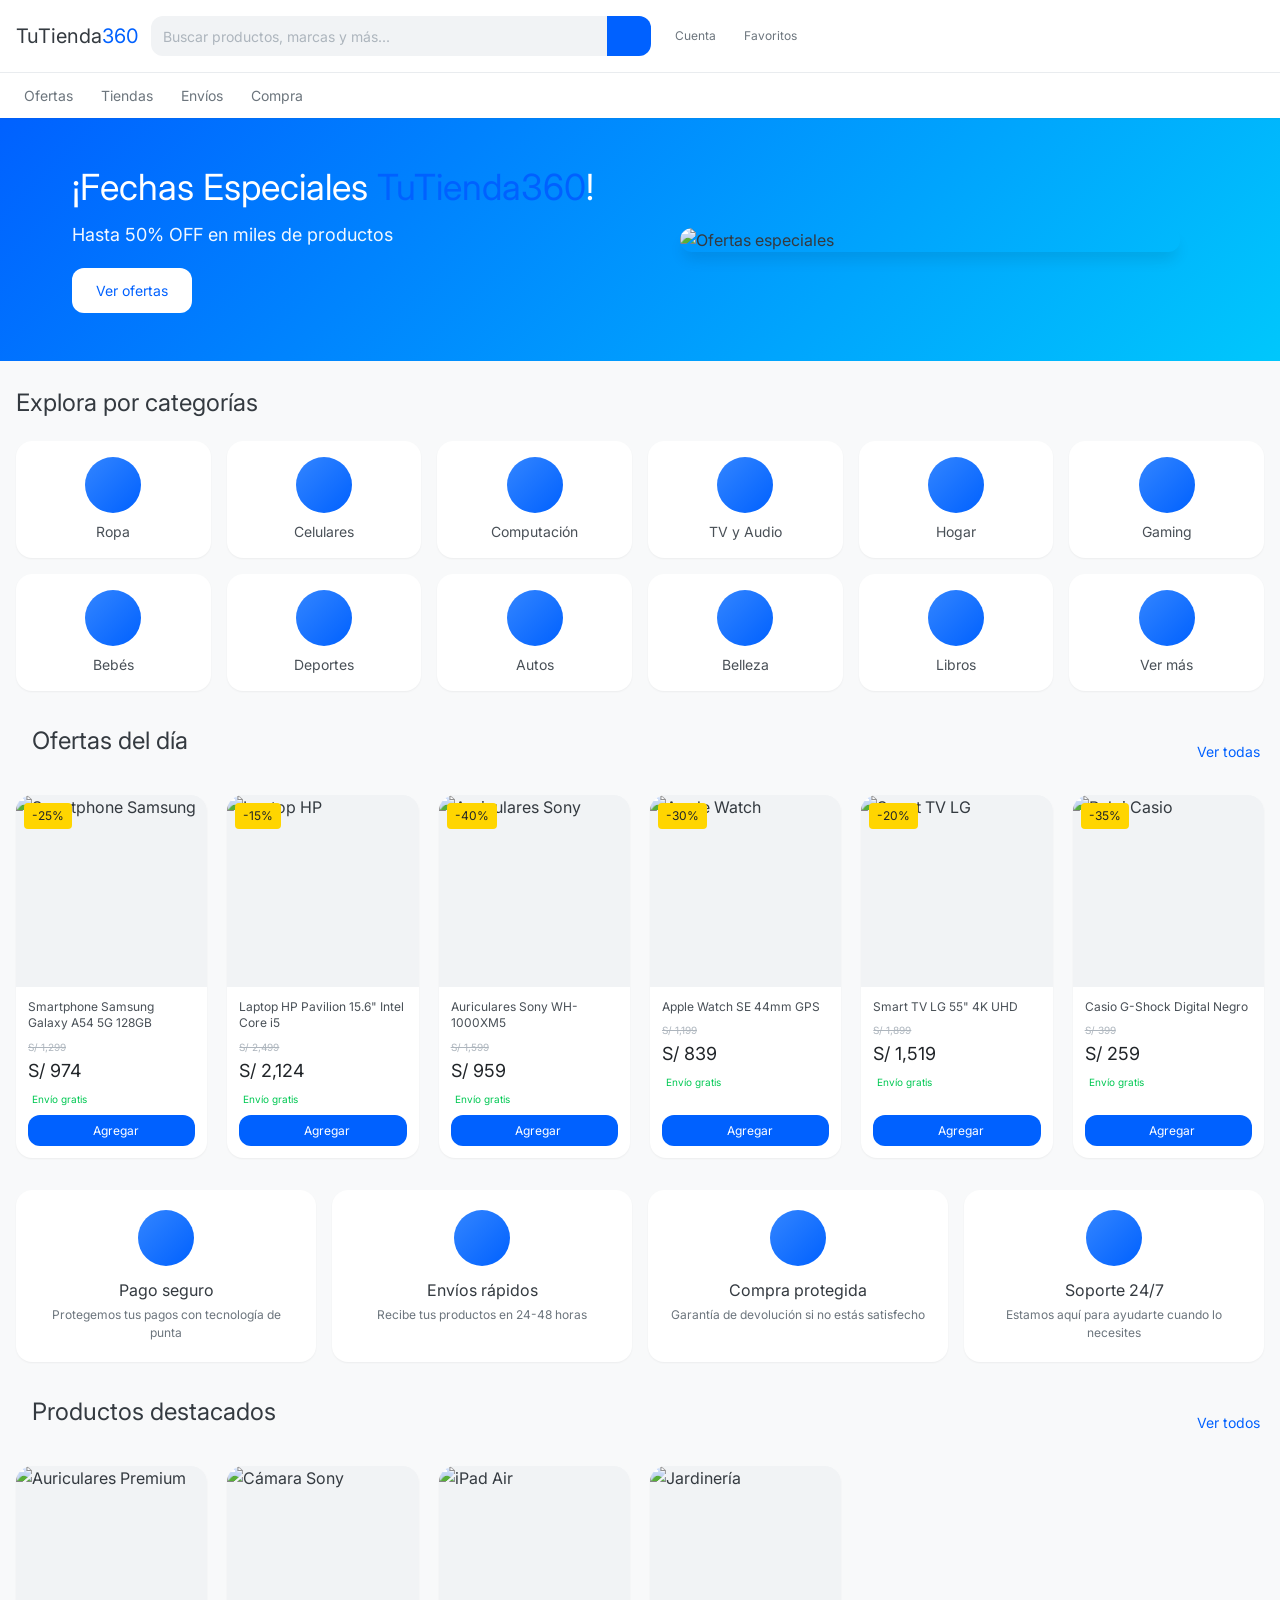
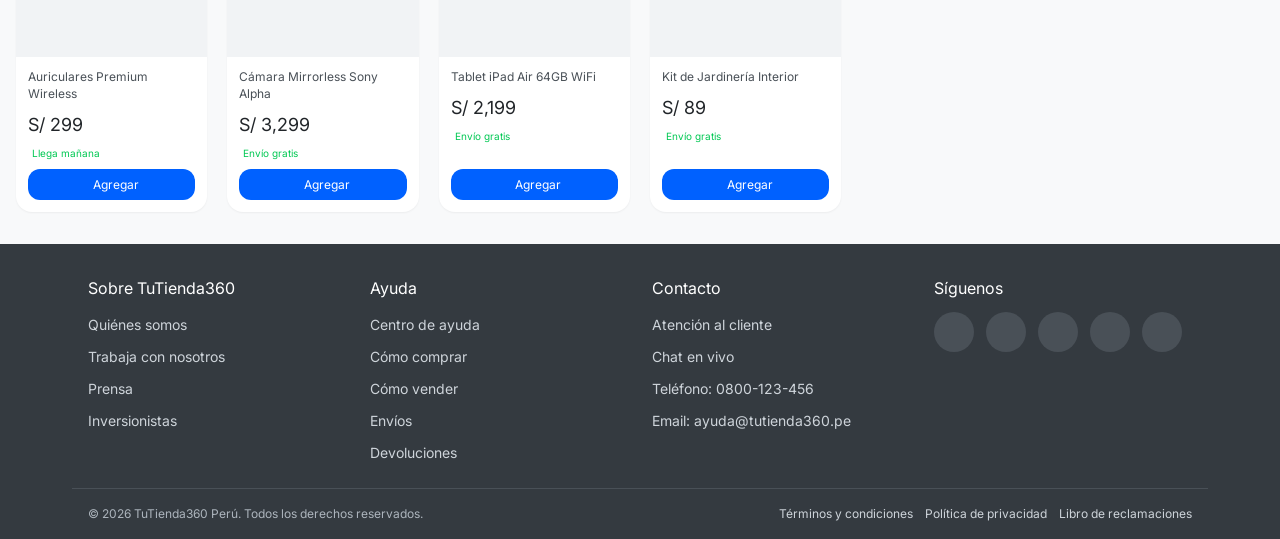
==== index.html @ 8bf35767 "Initial commit: TuTienda360 - Tienda online completa" ====
<!DOCTYPE html>
<html lang="es-PE">
<head>
    <meta charset="UTF-8">
    <meta name="viewport" content="width=device-width, initial-scale=1.0, maximum-scale=5.0">
    <title>TuTienda360 - Tu marketplace de confianza</title>
    <meta name="description" content="Encuentra miles de productos a los mejores precios. Envíos rápidos y seguros a todo el país.">
    <meta name="theme-color" content="#0061FF">
    
    <!-- Google Fonts -->
    <link rel="preconnect" href="https://fonts.googleapis.com">
    <link rel="preconnect" href="https://fonts.gstatic.com" crossorigin>
    <link href="https://fonts.googleapis.com/css2?family=Inter:wght@300;400;500;600;700&display=swap" rel="stylesheet">
    
    <!-- Iconos -->
    <script src="https://unpkg.com/@phosphor-icons/web"></script>
    
    <!-- Estilos -->
    <link rel="stylesheet" href="styles/main.css">
</head>
<body>
    <!-- Header -->
    <header class="header">
        <div class="header-top">
            <!-- Menú Hamburguesa -->
            <button class="mobile-menu-btn" aria-label="Abrir menú" onclick="toggleMobileMenu()">
                <span></span>
                <span></span>
                <span></span>
            </button>
            
            <!-- Logo -->
            <a href="index.html" class="logo">
                <span class="logo-text">TuTienda<span class="logo-highlight">360</span></span>
            </a>
            
            <!-- Buscador -->
            <div class="search-bar">
                <form class="search-form" id="searchForm">
                    <input type="text" class="search-input" placeholder="Buscar productos, marcas y más..." id="searchInput">
                    <button type="submit" class="search-button" aria-label="Buscar">
                        <i class="ph ph-magnifying-glass"></i>
                    </button>
                </form>
            </div>
            
            <!-- Navegación -->
            <nav class="main-nav">
                <a href="login.html" class="nav-link" id="navAccount" aria-label="Mi cuenta">
                    <i class="ph ph-user"></i>
                    <span>Cuenta</span>
                </a>
                <a href="#" class="nav-link" aria-label="Favoritos">
                    <i class="ph ph-heart"></i>
                    <span>Favoritos</span>
                </a>
                <a href="carrito.html" class="nav-link cart-link" aria-label="Carrito">
                    <i class="ph ph-shopping-cart"></i>
                    <span class="cart-count" id="cartCount">0</span>
                </a>
            </nav>
        </div>
        
        <!-- Navegación Secundaria -->
        <nav class="secondary-nav">
            <ul class="categories-list">
                <li><a href="categorias.html?cat=ofertas" class="category-link"><i class="ph ph-tag"></i> Ofertas</a></li>
                <li><a href="categorias.html?cat=tiendas" class="category-link"><i class="ph ph-storefront"></i> Tiendas</a></li>
                <li><a href="categorias.html?cat=envios" class="category-link"><i class="ph ph-package"></i> Envíos</a></li>
                <li><a href="categorias.html?cat=protegida" class="category-link"><i class="ph ph-shield-check"></i> Compra</a></li>
            </ul>
        </nav>
    </header>

    <!-- Menú Mobile Overlay -->
    <div class="mobile-menu-overlay" id="mobileMenu" onclick="toggleMobileMenu()">
        <div class="mobile-menu-content" onclick="event.stopPropagation()">
            <div class="mobile-menu-header">
                <span class="logo-text">TuTienda<span class="logo-highlight">360</span></span>
                <button class="mobile-menu-close" onclick="toggleMobileMenu()">
                    <i class="ph ph-x"></i>
                </button>
            </div>
            <nav class="mobile-menu-nav">
                <a href="login.html"><i class="ph ph-user"></i> Mi Cuenta</a>
                <a href="#"><i class="ph ph-heart"></i> Favoritos</a>
                <a href="carrito.html"><i class="ph ph-shopping-cart"></i> Carrito</a>
                <a href="categorias.html?cat=ropa"><i class="ph ph-tshirt"></i> Ropa</a>
                <a href="categorias.html?cat=celulares"><i class="ph ph-device-mobile"></i> Celulares</a>
                <a href="categorias.html?cat=computacion"><i class="ph ph-laptop"></i> Computación</a>
                <a href="categorias.html?cat=hogar"><i class="ph ph-house"></i> Hogar</a>
                <a href="categorias.html?cat=gaming"><i class="ph ph-game-controller"></i> Gaming</a>
                <a href="categorias.html?cat=deportes"><i class="ph ph-dumbbell"></i> Deportes</a>
            </nav>
        </div>
    </div>

    <!-- Contenido Principal -->
    <main class="main-content">
        <!-- Hero Banner -->
        <section class="hero-banner">
            <div class="container">
                <div class="hero-content">
                    <div class="hero-text">
                        <h1 class="hero-title">¡Fechas Especiales <span class="highlight">TuTienda360</span>!</h1>
                        <p class="hero-subtitle">Hasta 50% OFF en miles de productos</p>
                        <a href="#ofertas" class="btn btn-primary">Ver ofertas</a>
                    </div>
                    <div class="hero-image">
                        <img src="https://images.unsplash.com/photo-1607082348824-0a96f2a4b9da?w=600&h=400&fit=crop" alt="Ofertas especiales" loading="lazy">
                    </div>
                </div>
            </div>
        </section>

        <!-- Categorías -->
        <section class="categories-section">
            <h2 class="section-title">Explora por categorías</h2>
            <div class="categories-grid">
                <a href="categorias.html?cat=ropa" class="category-card" data-category="ropa">
                    <div class="category-icon"><i class="ph ph-tshirt"></i></div>
                    <span class="category-name">Ropa</span>
                </a>
                <a href="categorias.html?cat=celulares" class="category-card" data-category="celulares">
                    <div class="category-icon"><i class="ph ph-device-mobile"></i></div>
                    <span class="category-name">Celulares</span>
                </a>
                <a href="categorias.html?cat=computacion" class="category-card" data-category="computacion">
                    <div class="category-icon"><i class="ph ph-laptop"></i></div>
                    <span class="category-name">Computación</span>
                </a>
                <a href="categorias.html?cat=tv-audio" class="category-card" data-category="tv-audio">
                    <div class="category-icon"><i class="ph ph-television"></i></div>
                    <span class="category-name">TV y Audio</span>
                </a>
                <a href="categorias.html?cat=hogar" class="category-card" data-category="hogar">
                    <div class="category-icon"><i class="ph ph-house"></i></div>
                    <span class="category-name">Hogar</span>
                </a>
                <a href="categorias.html?cat=gaming" class="category-card" data-category="gaming">
                    <div class="category-icon"><i class="ph ph-game-controller"></i></div>
                    <span class="category-name">Gaming</span>
                </a>
                <a href="categorias.html?cat=bebes" class="category-card" data-category="bebes">
                    <div class="category-icon"><i class="ph ph-baby-carriage"></i></div>
                    <span class="category-name">Bebés</span>
                </a>
                <a href="categorias.html?cat=deportes" class="category-card" data-category="deportes">
                    <div class="category-icon"><i class="ph ph-dumbbell"></i></div>
                    <span class="category-name">Deportes</span>
                </a>
                <a href="categorias.html?cat=autos" class="category-card" data-category="autos">
                    <div class="category-icon"><i class="ph ph-car"></i></div>
                    <span class="category-name">Autos</span>
                </a>
                <a href="categorias.html?cat=belleza" class="category-card" data-category="belleza">
                    <div class="category-icon"><i class="ph ph-paint-brush"></i></div>
                    <span class="category-name">Belleza</span>
                </a>
                <a href="categorias.html?cat=libros" class="category-card" data-category="libros">
                    <div class="category-icon"><i class="ph ph-books"></i></div>
                    <span class="category-name">Libros</span>
                </a>
                <a href="categorias.html?cat=ver-mas" class="category-card" data-category="ver-mas">
                    <div class="category-icon"><i class="ph ph-dots-three-circle"></i></div>
                    <span class="category-name">Ver más</span>
                </a>
            </div>
        </section>

        <!-- Ofertas del Día -->
        <section class="deals-section" id="ofertas">
            <div class="section-header">
                <h2 class="section-title">Ofertas del día</h2>
                <a href="#" class="see-all-link">Ver todas <i class="ph ph-caret-right"></i></a>
            </div>
            <div class="products-grid">
                <!-- Producto 1 -->
                <article class="product-card">
                    <div class="product-image">
                        <img src="https://images.unsplash.com/photo-1511707171634-5f897ff02aa9?w=400&h=400&fit=crop" alt="Smartphone Samsung" loading="lazy">
                        <span class="discount-badge">-25%</span>
                    </div>
                    <div class="product-info">
                        <h3 class="product-title">Smartphone Samsung Galaxy A54 5G 128GB</h3>
                        <div class="price-container">
                            <span class="old-price">S/ 1,299</span>
                            <span class="current-price">S/ 974</span>
                        </div>
                        <div class="shipping-info">
                            <i class="ph ph-truck"></i>
                            <span>Envío gratis</span>
                        </div>
                        <button class="btn-add-cart" onclick="addToCartFromHomepage(event, {id: 'samsung-a54', name: 'Smartphone Samsung Galaxy A54 5G', price: 974, image: 'https://images.unsplash.com/photo-1511707171634-5f897ff02aa9?w=400&h=400&fit=crop'})">
                            <i class="ph ph-shopping-cart"></i>
                            Agregar
                        </button>
                    </div>
                </article>

                <!-- Producto 2 -->
                <article class="product-card">
                    <div class="product-image">
                        <img src="https://images.unsplash.com/photo-1496181133206-80ce9b88a853?w=400&h=400&fit=crop" alt="Laptop HP" loading="lazy">
                        <span class="discount-badge">-15%</span>
                    </div>
                    <div class="product-info">
                        <h3 class="product-title">Laptop HP Pavilion 15.6" Intel Core i5</h3>
                        <div class="price-container">
                            <span class="old-price">S/ 2,499</span>
                            <span class="current-price">S/ 2,124</span>
                        </div>
                        <div class="shipping-info">
                            <i class="ph ph-truck"></i>
                            <span>Envío gratis</span>
                        </div>
                        <button class="btn-add-cart" onclick="addToCartFromHomepage(event, {id: 'hp-pavilion', name: 'Laptop HP Pavilion 15.6"', price: 2124, image: 'https://images.unsplash.com/photo-1496181133206-80ce9b88a853?w=400&h=400&fit=crop'})">
                            <i class="ph ph-shopping-cart"></i>
                            Agregar
                        </button>
                    </div>
                </article>

                <!-- Producto 3 -->
                <article class="product-card">
                    <div class="product-image">
                        <img src="https://images.unsplash.com/photo-1593359677879-a4bb92f829d1?w=400&h=400&fit=crop" alt="Auriculares Sony" loading="lazy">
                        <span class="discount-badge">-40%</span>
                    </div>
                    <div class="product-info">
                        <h3 class="product-title">Auriculares Sony WH-1000XM5</h3>
                        <div class="price-container">
                            <span class="old-price">S/ 1,599</span>
                            <span class="current-price">S/ 959</span>
                        </div>
                        <div class="shipping-info">
                            <i class="ph ph-truck"></i>
                            <span>Envío gratis</span>
                        </div>
                        <button class="btn-add-cart" onclick="addToCartFromHomepage(event, {id: 'sony-xm5', name: 'Auriculares Sony WH-1000XM5', price: 959, image: 'https://images.unsplash.com/photo-1593359677879-a4bb92f829d1?w=400&h=400&fit=crop'})">
                            <i class="ph ph-shopping-cart"></i>
                            Agregar
                        </button>
                    </div>
                </article>

                <!-- Producto 4 -->
                <article class="product-card">
                    <div class="product-image">
                        <img src="https://images.unsplash.com/photo-1546868871-7041f2a55e12?w=400&h=400&fit=crop" alt="Apple Watch" loading="lazy">
                        <span class="discount-badge">-30%</span>
                    </div>
                    <div class="product-info">
                        <h3 class="product-title">Apple Watch SE 44mm GPS</h3>
                        <div class="price-container">
                            <span class="old-price">S/ 1,199</span>
                            <span class="current-price">S/ 839</span>
                        </div>
                        <div class="shipping-info">
                            <i class="ph ph-truck"></i>
                            <span>Envío gratis</span>
                        </div>
                        <button class="btn-add-cart" onclick="addToCartFromHomepage(event, {id: 'apple-watch', name: 'Apple Watch SE 44mm', price: 839, image: 'https://images.unsplash.com/photo-1546868871-7041f2a55e12?w=400&h=400&fit=crop'})">
                            <i class="ph ph-shopping-cart"></i>
                            Agregar
                        </button>
                    </div>
                </article>

                <!-- Producto 5 -->
                <article class="product-card">
                    <div class="product-image">
                        <img src="https://images.unsplash.com/photo-1593784991095-a20506948430?w=400&h=400&fit=crop" alt="Smart TV LG" loading="lazy">
                        <span class="discount-badge">-20%</span>
                    </div>
                    <div class="product-info">
                        <h3 class="product-title">Smart TV LG 55" 4K UHD</h3>
                        <div class="price-container">
                            <span class="old-price">S/ 1,899</span>
                            <span class="current-price">S/ 1,519</span>
                        </div>
                        <div class="shipping-info">
                            <i class="ph ph-truck"></i>
                            <span>Envío gratis</span>
                        </div>
                        <button class="btn-add-cart" onclick="addToCartFromHomepage(event, {id: 'lg-tv', name: 'Smart TV LG 55" 4K', price: 1519, image: 'https://images.unsplash.com/photo-1593784991095-a20506948430?w=400&h=400&fit=crop'})">
                            <i class="ph ph-shopping-cart"></i>
                            Agregar
                        </button>
                    </div>
                </article>

                <!-- Producto 6 -->
                <article class="product-card">
                    <div class="product-image">
                        <img src="https://images.unsplash.com/photo-1524592094714-0f0654e20314?w=400&h=400&fit=crop" alt="Reloj Casio" loading="lazy">
                        <span class="discount-badge">-35%</span>
                    </div>
                    <div class="product-info">
                        <h3 class="product-title">Casio G-Shock Digital Negro</h3>
                        <div class="price-container">
                            <span class="old-price">S/ 399</span>
                            <span class="current-price">S/ 259</span>
                        </div>
                        <div class="shipping-info">
                            <i class="ph ph-truck"></i>
                            <span>Envío gratis</span>
                        </div>
                        <button class="btn-add-cart" onclick="addToCartFromHomepage(event, {id: 'casio-gshock', name: 'Casio G-Shock Digital', price: 259, image: 'https://images.unsplash.com/photo-1524592094714-0f0654e20314?w=400&h=400&fit=crop'})">
                            <i class="ph ph-shopping-cart"></i>
                            Agregar
                        </button>
                    </div>
                </article>
            </div>
        </section>

        <!-- Beneficios -->
        <section class="benefits-section">
            <div class="benefits-grid">
                <div class="benefit-card">
                    <div class="benefit-icon"><i class="ph ph-credit-card"></i></div>
                    <h3 class="benefit-title">Pago seguro</h3>
                    <p class="benefit-description">Protegemos tus pagos con tecnología de punta</p>
                </div>
                <div class="benefit-card">
                    <div class="benefit-icon"><i class="ph ph-package"></i></div>
                    <h3 class="benefit-title">Envíos rápidos</h3>
                    <p class="benefit-description">Recibe tus productos en 24-48 horas</p>
                </div>
                <div class="benefit-card">
                    <div class="benefit-icon"><i class="ph ph-shield-check"></i></div>
                    <h3 class="benefit-title">Compra protegida</h3>
                    <p class="benefit-description">Garantía de devolución si no estás satisfecho</p>
                </div>
                <div class="benefit-card">
                    <div class="benefit-icon"><i class="ph ph-headset"></i></div>
                    <h3 class="benefit-title">Soporte 24/7</h3>
                    <p class="benefit-description">Estamos aquí para ayudarte cuando lo necesites</p>
                </div>
            </div>
        </section>

        <!-- Productos Destacados -->
        <section class="featured-section">
            <div class="section-header">
                <h2 class="section-title">Productos destacados</h2>
                <a href="#" class="see-all-link">Ver todos <i class="ph ph-caret-right"></i></a>
            </div>
            <div class="products-grid">
                <!-- Producto 1 -->
                <article class="product-card">
                    <div class="product-image">
                        <img src="https://images.unsplash.com/photo-1505740420928-5e560c06d30e?w=400&h=400&fit=crop" alt="Auriculares Premium" loading="lazy">
                    </div>
                    <div class="product-info">
                        <h3 class="product-title">Auriculares Premium Wireless</h3>
                        <div class="price-container">
                            <span class="current-price">S/ 299</span>
                        </div>
                        <div class="shipping-info">
                            <i class="ph ph-truck"></i>
                            <span>Llega mañana</span>
                        </div>
                        <button class="btn-add-cart" onclick="addToCartFromHomepage(event, {id: 'auriculares', name: 'Auriculares Premium', price: 299, image: 'https://images.unsplash.com/photo-1505740420928-5e560c06d30e?w=400&h=400&fit=crop'})">
                            <i class="ph ph-shopping-cart"></i>
                            Agregar
                        </button>
                    </div>
                </article>

                <!-- Producto 2 -->
                <article class="product-card">
                    <div class="product-image">
                        <img src="https://images.unsplash.com/photo-1516035069371-29a1b244cc32?w=400&h=400&fit=crop" alt="Cámara Sony" loading="lazy">
                    </div>
                    <div class="product-info">
                        <h3 class="product-title">Cámara Mirrorless Sony Alpha</h3>
                        <div class="price-container">
                            <span class="current-price">S/ 3,299</span>
                        </div>
                        <div class="shipping-info">
                            <i class="ph ph-truck"></i>
                            <span>Envío gratis</span>
                        </div>
                        <button class="btn-add-cart" onclick="addToCartFromHomepage(event, {id: 'sony-alpha', name: 'Cámara Sony Alpha', price: 3299, image: 'https://images.unsplash.com/photo-1516035069371-29a1b244cc32?w=400&h=400&fit=crop'})">
                            <i class="ph ph-shopping-cart"></i>
                            Agregar
                        </button>
                    </div>
                </article>

                <!-- Producto 3 -->
                <article class="product-card">
                    <div class="product-image">
                        <img src="https://images.unsplash.com/photo-1544244015-0df4b3ffc6b0?w=400&h=400&fit=crop" alt="iPad Air" loading="lazy">
                    </div>
                    <div class="product-info">
                        <h3 class="product-title">Tablet iPad Air 64GB WiFi</h3>
                        <div class="price-container">
                            <span class="current-price">S/ 2,199</span>
                        </div>
                        <div class="shipping-info">
                            <i class="ph ph-truck"></i>
                            <span>Envío gratis</span>
                        </div>
                        <button class="btn-add-cart" onclick="addToCartFromHomepage(event, {id: 'ipad-air', name: 'iPad Air 64GB', price: 2199, image: 'https://images.unsplash.com/photo-1544244015-0df4b3ffc6b0?w=400&h=400&fit=crop'})">
                            <i class="ph ph-shopping-cart"></i>
                            Agregar
                        </button>
                    </div>
                </article>

                <!-- Producto 4 -->
                <article class="product-card">
                    <div class="product-image">
                        <img src="https://images.unsplash.com/photo-1581235720704-06d3acfcb36f?w=400&h=400&fit=crop" alt="Jardinería" loading="lazy">
                    </div>
                    <div class="product-info">
                        <h3 class="product-title">Kit de Jardinería Interior</h3>
                        <div class="price-container">
                            <span class="current-price">S/ 89</span>
                        </div>
                        <div class="shipping-info">
                            <i class="ph ph-truck"></i>
                            <span>Envío gratis</span>
                        </div>
                        <button class="btn-add-cart" onclick="addToCartFromHomepage(event, {id: 'jardineria', name: 'Kit Jardinería', price: 89, image: 'https://images.unsplash.com/photo-1581235720704-06d3acfcb36f?w=400&h=400&fit=crop'})">
                            <i class="ph ph-shopping-cart"></i>
                            Agregar
                        </button>
                    </div>
                </article>
            </div>
        </section>
    </main>

    <!-- Footer -->
    <footer class="footer">
        <div class="container">
            <div class="footer-grid">
                <div class="footer-column">
                    <h4 class="footer-title">Sobre TuTienda360</h4>
                    <ul class="footer-links">
                        <li><a href="#">Quiénes somos</a></li>
                        <li><a href="#">Trabaja con nosotros</a></li>
                        <li><a href="#">Prensa</a></li>
                        <li><a href="#">Inversionistas</a></li>
                    </ul>
                </div>
                <div class="footer-column">
                    <h4 class="footer-title">Ayuda</h4>
                    <ul class="footer-links">
                        <li><a href="#">Centro de ayuda</a></li>
                        <li><a href="#">Cómo comprar</a></li>
                        <li><a href="#">Cómo vender</a></li>
                        <li><a href="#">Envíos</a></li>
                        <li><a href="#">Devoluciones</a></li>
                    </ul>
                </div>
                <div class="footer-column">
                    <h4 class="footer-title">Contacto</h4>
                    <ul class="footer-links">
                        <li><a href="#">Atención al cliente</a></li>
                        <li><a href="#">Chat en vivo</a></li>
                        <li><a href="#">Teléfono: 0800-123-456</a></li>
                        <li><a href="#">Email: ayuda@tutienda360.pe</a></li>
                    </ul>
                </div>
                <div class="footer-column">
                    <h4 class="footer-title">Síguenos</h4>
                    <div class="social-links">
                        <a href="#" class="social-link" aria-label="Facebook"><i class="ph ph-facebook-logo"></i></a>
                        <a href="#" class="social-link" aria-label="Instagram"><i class="ph ph-instagram-logo"></i></a>
                        <a href="#" class="social-link" aria-label="Twitter"><i class="ph ph-twitter-logo"></i></a>
                        <a href="#" class="social-link" aria-label="YouTube"><i class="ph ph-youtube-logo"></i></a>
                        <a href="#" class="social-link" aria-label="TikTok"><i class="ph ph-tiktok-logo"></i></a>
                    </div>
                </div>
            </div>
            <div class="footer-bottom">
                <div class="footer-bottom-content">
                    <p class="copyright">© 2026 TuTienda360 Perú. Todos los derechos reservados.</p>
                    <div class="footer-legal">
                        <a href="#">Términos y condiciones</a>
                        <a href="#">Política de privacidad</a>
                        <a href="#">Libro de reclamaciones</a>
                    </div>
                </div>
            </div>
        </div>
    </footer>

    <!-- Scripts -->
    <script src="scripts/utils.js"></script>
    <script src="scripts/main.js"></script>
</body>
</html>
---- styles/main.css ----
/* ========================================
   TuTienda360 - Sistema de Diseño
   Mobile First - Responsive - Optimizado
   ======================================== */

/* --- Variables CSS --- */
:root {
    /* Colores */
    --color-primary: #0061FF;
    --color-primary-dark: #004ED4;
    --color-primary-light: #3385FF;
    --color-secondary: #00C7FC;
    --color-accent: #FFD500;
    --color-white: #FFFFFF;
    --color-gray-50: #F8F9FA;
    --color-gray-100: #F1F3F5;
    --color-gray-200: #E9ECEF;
    --color-gray-300: #DEE2E6;
    --color-gray-400: #CED4DA;
    --color-gray-500: #ADB5BD;
    --color-gray-600: #6C757D;
    --color-gray-700: #495057;
    --color-gray-800: #343A40;
    --color-gray-900: #212529;
    --color-success: #00C853;
    --color-error: #D32F2F;
    --color-warning: #FFA000;
    
    /* Tipografía */
    --font-family: 'Inter', -apple-system, BlinkMacSystemFont, 'Segoe UI', Roboto, sans-serif;
    --font-size-xs: 0.75rem;
    --font-size-sm: 0.875rem;
    --font-size-base: 1rem;
    --font-size-lg: 1.125rem;
    --font-size-xl: 1.25rem;
    --font-size-2xl: 1.5rem;
    --font-size-3xl: 1.875rem;
    --font-size-4xl: 2.25rem;
    
    /* Espaciado */
    --spacing-1: 0.25rem;
    --spacing-2: 0.5rem;
    --spacing-3: 0.75rem;
    --spacing-4: 1rem;
    --spacing-5: 1.25rem;
    --spacing-6: 1.5rem;
    --spacing-8: 2rem;
    --spacing-10: 2.5rem;
    --spacing-12: 3rem;
    
    /* Bordes */
    --border-radius-sm: 0.25rem;
    --border-radius-md: 0.5rem;
    --border-radius-lg: 0.75rem;
    --border-radius-xl: 1rem;
    --border-radius-2xl: 1.5rem;
    --border-radius-full: 9999px;
    
    /* Sombras */
    --shadow-sm: 0 1px 2px 0 rgba(0, 0, 0, 0.05);
    --shadow-md: 0 4px 6px -1px rgba(0, 0, 0, 0.1);
    --shadow-lg: 0 10px 15px -3px rgba(0, 0, 0, 0.1);
    
    /* Transiciones */
    --transition-fast: 150ms ease;
    --transition-normal: 250ms ease;
    
    /* Layout */
    --container-max-width: 1200px;
    --header-height-mobile: 56px;
    --header-height-desktop: 72px;
}

/* --- Reset --- */
*, *::before, *::after {
    box-sizing: border-box;
    margin: 0;
    padding: 0;
}

html {
    font-size: 16px;
    scroll-behavior: smooth;
    -webkit-text-size-adjust: 100%;
}

body {
    font-family: var(--font-family);
    font-size: var(--font-size-base);
    line-height: 1.5;
    color: var(--color-gray-800);
    background-color: var(--color-gray-50);
    -webkit-font-smoothing: antialiased;
    overflow-x: hidden;
}

img {
    max-width: 100%;
    height: auto;
    display: block;
}

a {
    text-decoration: none;
    color: inherit;
}

ul {
    list-style: none;
}

button {
    font-family: inherit;
    cursor: pointer;
    border: none;
    background: none;
}

input, select {
    font-family: inherit;
    font-size: inherit;
}

/* --- Utilidades --- */
.container {
    width: 100%;
    max-width: var(--container-max-width);
    margin: 0 auto;
    padding: 0 var(--spacing-4);
}

.highlight {
    color: var(--color-primary);
}

/* ========================================
   HEADER - MOBILE FIRST
   ======================================== */
.header {
    background: var(--color-white);
    box-shadow: var(--shadow-md);
    position: sticky;
    top: 0;
    z-index: 1000;
}

.header-top {
    height: var(--header-height-mobile);
    display: flex;
    align-items: center;
    gap: var(--spacing-3);
    padding: 0 var(--spacing-4);
}

/* Logo */
.logo {
    flex-shrink: 0;
}

.logo-text {
    font-size: var(--font-size-lg);
    font-weight: var(--font-weight-bold);
    color: var(--color-gray-800);
    white-space: nowrap;
}

.logo-highlight {
    color: var(--color-primary);
}

/* Menú Hamburguesa */
.mobile-menu-btn {
    display: flex;
    flex-direction: column;
    gap: 4px;
    padding: var(--spacing-2);
    background: transparent;
    border: none;
    cursor: pointer;
}

.mobile-menu-btn span {
    width: 22px;
    height: 2px;
    background: var(--color-gray-800);
    border-radius: 2px;
    transition: all var(--transition-fast);
}

/* Buscador Mobile */
.search-bar {
    flex: 1;
    display: flex;
    align-items: center;
}

.search-form {
    display: flex;
    background: var(--color-gray-100);
    border-radius: var(--border-radius-lg);
    overflow: hidden;
    height: 40px;
    width: 100%;
}

.search-form:focus-within {
    box-shadow: 0 0 0 2px var(--color-primary);
}

.search-input {
    flex: 1;
    padding: 0 var(--spacing-3);
    border: none;
    background: transparent;
    font-size: var(--font-size-sm);
    outline: none;
    width: 100%;
}

.search-input::placeholder {
    color: var(--color-gray-500);
}

.search-button {
    padding: 0 var(--spacing-3);
    background: var(--color-primary);
    color: var(--color-white);
    display: flex;
    align-items: center;
    justify-content: center;
    min-width: 44px;
}

.search-button i {
    font-size: var(--font-size-lg);
}

/* Navegación */
.main-nav {
    display: flex;
    align-items: center;
    gap: var(--spacing-1);
}

.nav-link {
    display: flex;
    align-items: center;
    justify-content: center;
    width: 44px;
    height: 44px;
    border-radius: var(--border-radius-md);
    color: var(--color-gray-600);
    transition: all var(--transition-fast);
}

.nav-link:hover {
    color: var(--color-primary);
    background: var(--color-gray-100);
}

.nav-link i {
    font-size: var(--font-size-xl);
}

.nav-link span {
    display: none;
}

.cart-link {
    position: relative;
}

.cart-count {
    position: absolute;
    top: 0;
    right: 0;
    background: var(--color-accent);
    color: var(--color-gray-900);
    font-size: 10px;
    font-weight: var(--font-weight-bold);
    min-width: 18px;
    height: 18px;
    border-radius: var(--border-radius-full);
    display: flex;
    align-items: center;
    justify-content: center;
}

/* Navegación Secundaria */
.secondary-nav {
    background: var(--color-white);
    border-top: 1px solid var(--color-gray-200);
    overflow-x: auto;
    -webkit-overflow-scrolling: touch;
    scrollbar-width: none;
}

.secondary-nav::-webkit-scrollbar {
    display: none;
}

.categories-list {
    display: flex;
    gap: var(--spacing-5);
    padding: var(--spacing-3) var(--spacing-4);
    white-space: nowrap;
}

.category-link {
    display: flex;
    align-items: center;
    gap: var(--spacing-2);
    color: var(--color-gray-600);
    font-size: var(--font-size-sm);
    font-weight: var(--font-weight-medium);
    transition: color var(--transition-fast);
}

.category-link:hover {
    color: var(--color-primary);
}

.category-link i {
    font-size: var(--font-size-base);
}

/* ========================================
   HERO BANNER - MOBILE FIRST OPTIMIZADO
   ======================================== */
.hero-banner {
    background: linear-gradient(135deg, var(--color-primary) 0%, var(--color-secondary) 100%);
    padding: var(--spacing-8) 0;
    margin-bottom: var(--spacing-6);
}

.hero-content {
    display: flex;
    flex-direction: column;
    gap: var(--spacing-6);
    align-items: center;
}

.hero-text {
    text-align: center;
    padding: 0 var(--spacing-4);
    order: 1;
}

.hero-title {
    font-size: var(--font-size-2xl);
    font-weight: var(--font-weight-bold);
    color: var(--color-white);
    line-height: 1.2;
    margin-bottom: var(--spacing-3);
    word-wrap: break-word;
}

.hero-subtitle {
    font-size: var(--font-size-base);
    color: rgba(255, 255, 255, 0.95);
    margin-bottom: var(--spacing-5);
}

.btn {
    display: inline-flex;
    align-items: center;
    justify-content: center;
    gap: var(--spacing-2);
    padding: var(--spacing-3) var(--spacing-6);
    border-radius: var(--border-radius-lg);
    font-size: var(--font-size-sm);
    font-weight: var(--font-weight-semibold);
    transition: all var(--transition-fast);
    cursor: pointer;
}

.btn-primary {
    background: var(--color-white);
    color: var(--color-primary);
}

.btn-primary:hover {
    background: var(--color-gray-100);
    transform: translateY(-2px);
}

.hero-image {
    order: 2;
    width: 100%;
    display: flex;
    justify-content: center;
}

.hero-image img {
    max-width: 100%;
    width: 100%;
    height: auto;
    border-radius: var(--border-radius-xl);
    box-shadow: var(--shadow-lg);
    object-fit: cover;
}

/* ========================================
   SECCIONES
   ======================================== */
.section-title {
    font-size: var(--font-size-xl);
    font-weight: var(--font-weight-bold);
    color: var(--color-gray-800);
    margin-bottom: var(--spacing-5);
    padding: 0 var(--spacing-4);
}

.section-header {
    display: flex;
    justify-content: space-between;
    align-items: center;
    margin-bottom: var(--spacing-4);
    padding: 0 var(--spacing-4);
}

.see-all-link {
    color: var(--color-primary);
    font-weight: var(--font-weight-semibold);
    font-size: var(--font-size-sm);
    display: flex;
    align-items: center;
    gap: var(--spacing-1);
}

/* ========================================
   CATEGORÍAS - MOBILE
   ======================================== */
.categories-section {
    margin-bottom: var(--spacing-8);
}

.categories-grid {
    display: grid;
    grid-template-columns: repeat(3, 1fr);
    gap: var(--spacing-3);
    padding: 0 var(--spacing-4);
}

.category-card {
    display: flex;
    flex-direction: column;
    align-items: center;
    gap: var(--spacing-2);
    padding: var(--spacing-4) var(--spacing-2);
    background: var(--color-white);
    border-radius: var(--border-radius-xl);
    box-shadow: var(--shadow-sm);
    transition: all var(--transition-normal);
}

.category-card:active {
    transform: scale(0.98);
}

.category-icon {
    width: 48px;
    height: 48px;
    display: flex;
    align-items: center;
    justify-content: center;
    background: linear-gradient(135deg, var(--color-primary-light) 0%, var(--color-primary) 100%);
    border-radius: var(--border-radius-full);
    color: var(--color-white);
    font-size: 24px;
}

.category-name {
    font-size: var(--font-size-xs);
    font-weight: var(--font-weight-medium);
    color: var(--color-gray-700);
    text-align: center;
}

/* ========================================
   PRODUCTOS - MOBILE
   ======================================== */
.deals-section,
.featured-section {
    margin-bottom: var(--spacing-8);
}

.products-grid {
    display: grid;
    grid-template-columns: repeat(2, 1fr);
    gap: var(--spacing-3);
    padding: 0 var(--spacing-4);
}

.product-card {
    background: var(--color-white);
    border-radius: var(--border-radius-xl);
    overflow: hidden;
    box-shadow: var(--shadow-sm);
    transition: all var(--transition-normal);
    display: flex;
    flex-direction: column;
}

.product-card:active {
    transform: scale(0.98);
}

.product-image {
    position: relative;
    aspect-ratio: 1;
    overflow: hidden;
    background: var(--color-gray-100);
}

.product-image img {
    width: 100%;
    height: 100%;
    object-fit: cover;
}

.discount-badge {
    position: absolute;
    top: var(--spacing-2);
    left: var(--spacing-2);
    background: var(--color-accent);
    color: var(--color-gray-900);
    font-size: var(--font-size-xs);
    font-weight: var(--font-weight-bold);
    padding: var(--spacing-1) var(--spacing-2);
    border-radius: var(--border-radius-sm);
}

.product-info {
    padding: var(--spacing-3);
    display: flex;
    flex-direction: column;
    flex: 1;
}

.product-title {
    font-size: var(--font-size-xs);
    font-weight: var(--font-weight-normal);
    color: var(--color-gray-700);
    line-height: 1.4;
    margin-bottom: var(--spacing-2);
    display: -webkit-box;
    -webkit-line-clamp: 2;
    -webkit-box-orient: vertical;
    overflow: hidden;
}

.price-container {
    display: flex;
    flex-direction: column;
    gap: 2px;
    margin-bottom: var(--spacing-2);
}

.old-price {
    font-size: 10px;
    color: var(--color-gray-500);
    text-decoration: line-through;
}

.current-price {
    font-size: var(--font-size-lg);
    font-weight: var(--font-weight-bold);
    color: var(--color-gray-900);
}

.shipping-info {
    display: flex;
    align-items: center;
    gap: 4px;
    font-size: 10px;
    color: var(--color-success);
    font-weight: var(--font-weight-medium);
    margin-bottom: var(--spacing-2);
}

.shipping-info i {
    font-size: var(--font-size-base);
}

.btn-add-cart {
    width: 100%;
    display: flex;
    align-items: center;
    justify-content: center;
    gap: var(--spacing-2);
    padding: var(--spacing-2) var(--spacing-3);
    background: var(--color-primary);
    color: var(--color-white);
    font-size: var(--font-size-xs);
    font-weight: var(--font-weight-semibold);
    border-radius: var(--border-radius-lg);
    transition: all var(--transition-fast);
    margin-top: auto;
}

.btn-add-cart:active {
    background: var(--color-primary-dark);
    transform: scale(0.98);
}

/* ========================================
   BENEFICIOS - MOBILE
   ======================================== */
.benefits-section {
    margin-bottom: var(--spacing-8);
}

.benefits-grid {
    display: grid;
    grid-template-columns: 1fr;
    gap: var(--spacing-4);
    padding: 0 var(--spacing-4);
}

.benefit-card {
    display: flex;
    flex-direction: column;
    align-items: center;
    text-align: center;
    padding: var(--spacing-5);
    background: var(--color-white);
    border-radius: var(--border-radius-xl);
    box-shadow: var(--shadow-sm);
}

.benefit-icon {
    width: 56px;
    height: 56px;
    display: flex;
    align-items: center;
    justify-content: center;
    background: linear-gradient(135deg, var(--color-primary-light) 0%, var(--color-primary) 100%);
    border-radius: var(--border-radius-full);
    color: var(--color-white);
    font-size: 28px;
    margin-bottom: var(--spacing-3);
}

.benefit-title {
    font-size: var(--font-size-base);
    font-weight: var(--font-weight-semibold);
    color: var(--color-gray-800);
    margin-bottom: var(--spacing-1);
}

.benefit-description {
    font-size: var(--font-size-xs);
    color: var(--color-gray-600);
}

/* ========================================
   FOOTER - MOBILE
   ======================================== */
.footer {
    background: var(--color-gray-800);
    color: var(--color-gray-300);
    padding: var(--spacing-8) 0 var(--spacing-4);
}

.footer-grid {
    display: grid;
    grid-template-columns: 1fr;
    gap: var(--spacing-6);
    margin-bottom: var(--spacing-6);
    padding: 0 var(--spacing-4);
}

.footer-title {
    font-size: var(--font-size-base);
    font-weight: var(--font-weight-semibold);
    color: var(--color-white);
    margin-bottom: var(--spacing-3);
}

.footer-links {
    display: flex;
    flex-direction: column;
    gap: var(--spacing-2);
}

.footer-links a {
    font-size: var(--font-size-sm);
    color: var(--color-gray-400);
}

.footer-links a:hover {
    color: var(--color-white);
}

.social-links {
    display: flex;
    gap: var(--spacing-3);
}

.social-link {
    width: 40px;
    height: 40px;
    display: flex;
    align-items: center;
    justify-content: center;
    background: var(--color-gray-700);
    border-radius: var(--border-radius-full);
    color: var(--color-gray-300);
    font-size: var(--font-size-xl);
}

.social-link:hover {
    background: var(--color-primary);
    color: var(--color-white);
}

.footer-bottom {
    border-top: 1px solid var(--color-gray-700);
    padding-top: var(--spacing-4);
}

.footer-bottom-content {
    display: flex;
    flex-direction: column;
    gap: var(--spacing-3);
    align-items: center;
    text-align: center;
    padding: 0 var(--spacing-4);
}

.copyright {
    font-size: var(--font-size-xs);
    color: var(--color-gray-500);
}

.footer-legal {
    display: flex;
    flex-wrap: wrap;
    gap: var(--spacing-3);
    justify-content: center;
}

.footer-legal a {
    font-size: var(--font-size-xs);
    color: var(--color-gray-400);
}

/* ========================================
   MENÚ MOBILE OVERLAY
   ======================================== */
.mobile-menu-overlay {
    position: fixed;
    top: 0;
    left: 0;
    right: 0;
    bottom: 0;
    background: rgba(0, 0, 0, 0.5);
    z-index: 9999;
    opacity: 0;
    visibility: hidden;
    transition: all var(--transition-normal);
}

.mobile-menu-overlay.active {
    opacity: 1;
    visibility: visible;
}

.mobile-menu-content {
    position: absolute;
    top: 0;
    left: 0;
    width: 85%;
    max-width: 300px;
    height: 100%;
    background: var(--color-white);
    transform: translateX(-100%);
    transition: transform var(--transition-normal);
    display: flex;
    flex-direction: column;
}

.mobile-menu-overlay.active .mobile-menu-content {
    transform: translateX(0);
}

.mobile-menu-header {
    display: flex;
    justify-content: space-between;
    align-items: center;
    padding: var(--spacing-4) var(--spacing-5);
    border-bottom: 1px solid var(--color-gray-200);
    height: var(--header-height-mobile);
}

.mobile-menu-header .logo-text {
    font-size: var(--font-size-lg);
}

.mobile-menu-close {
    width: 40px;
    height: 40px;
    display: flex;
    align-items: center;
    justify-content: center;
    border: none;
    background: transparent;
    color: var(--color-gray-600);
    border-radius: var(--border-radius-md);
}

.mobile-menu-close i {
    font-size: var(--font-size-xl);
}

.mobile-menu-nav {
    display: flex;
    flex-direction: column;
    padding: var(--spacing-4);
}

.mobile-menu-nav a {
    display: flex;
    align-items: center;
    gap: var(--spacing-3);
    padding: var(--spacing-4);
    color: var(--color-gray-700);
    font-size: var(--font-size-base);
    font-weight: var(--font-weight-medium);
    border-radius: var(--border-radius-lg);
}

.mobile-menu-nav a:hover {
    background: var(--color-gray-100);
    color: var(--color-primary);
}

.mobile-menu-nav a i {
    font-size: var(--font-size-xl);
    color: var(--color-gray-500);
}

/* ========================================
   TABLET - 768px+
   ======================================== */
@media (min-width: 768px) {
    .header-top {
        height: var(--header-height-desktop);
    }
    
    .logo-text {
        font-size: var(--font-size-xl);
    }
    
    .nav-link {
        width: auto;
        height: auto;
        padding: var(--spacing-2);
    }
    
    .nav-link span {
        display: block;
        font-size: var(--font-size-xs);
    }
    
    .hero-banner {
        padding: var(--spacing-12) 0;
    }
    
    .hero-content {
        flex-direction: row;
    }
    
    .hero-text {
        flex: 1;
        text-align: left;
        order: 1;
        padding: 0;
    }
    
    .hero-title {
        font-size: var(--font-size-3xl);
    }
    
    .hero-subtitle {
        font-size: var(--font-size-lg);
    }
    
    .hero-image {
        flex: 1;
        order: 2;
    }
    
    .hero-image img {
        max-width: 90%;
    }
    
    .categories-grid {
        grid-template-columns: repeat(4, 1fr);
        gap: var(--spacing-4);
    }
    
    .category-icon {
        width: 56px;
        height: 56px;
        font-size: 28px;
    }
    
    .category-name {
        font-size: var(--font-size-sm);
    }
    
    .products-grid {
        grid-template-columns: repeat(3, 1fr);
        gap: var(--spacing-4);
    }
    
    .benefits-grid {
        grid-template-columns: repeat(2, 1fr);
    }
    
    .footer-grid {
        grid-template-columns: repeat(2, 1fr);
    }
}

/* ========================================
   DESKTOP - 992px+
   ======================================== */
@media (min-width: 992px) {
    .container {
        padding: 0 var(--spacing-8);
    }
    
    .mobile-menu-btn {
        display: none;
    }
    
    .search-bar {
        max-width: 500px;
    }
    
    .nav-link {
        padding: var(--spacing-2) var(--spacing-3);
    }
    
    .hero-title {
        font-size: var(--font-size-4xl);
    }
    
    .categories-grid {
        grid-template-columns: repeat(6, 1fr);
    }
    
    .products-grid {
        grid-template-columns: repeat(4, 1fr);
        gap: var(--spacing-5);
    }
    
    .section-title {
        font-size: var(--font-size-2xl);
    }
    
    .benefits-grid {
        grid-template-columns: repeat(4, 1fr);
    }
    
    .footer-grid {
        grid-template-columns: repeat(4, 1fr);
    }
    
    .footer-bottom-content {
        flex-direction: row;
        justify-content: space-between;
        text-align: left;
    }
}

/* ========================================
   DESKTOP GRANDE - 1200px+
   ======================================== */
@media (min-width: 1200px) {
    .products-grid {
        grid-template-columns: repeat(6, 1fr);
    }
}

/* ========================================
   ACCESIBILIDAD
   ======================================== */
@media (prefers-reduced-motion: reduce) {
    *, *::before, *::after {
        animation-duration: 0.01ms !important;
        animation-iteration-count: 1 !important;
        transition-duration: 0.01ms !important;
    }
}

/* Focus visible */
:focus-visible {
    outline: 2px solid var(--color-primary);
    outline-offset: 2px;
}
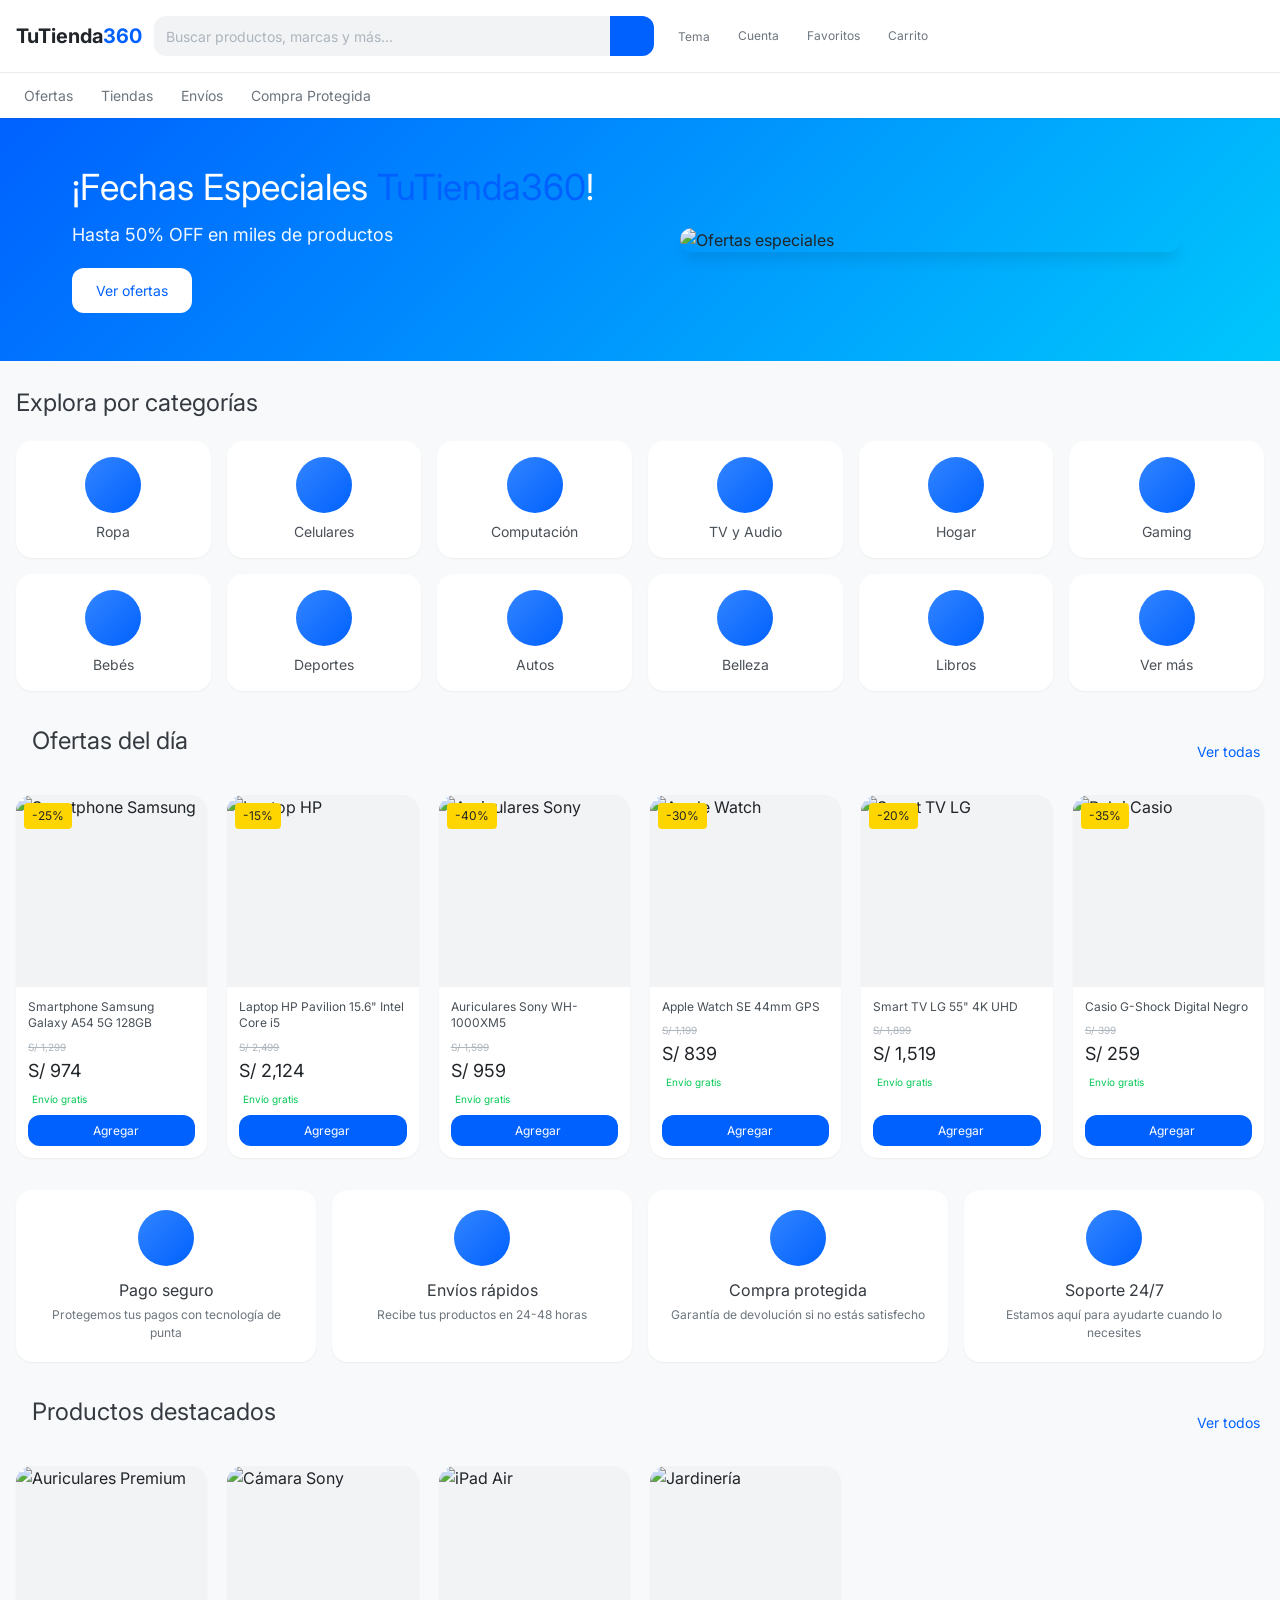
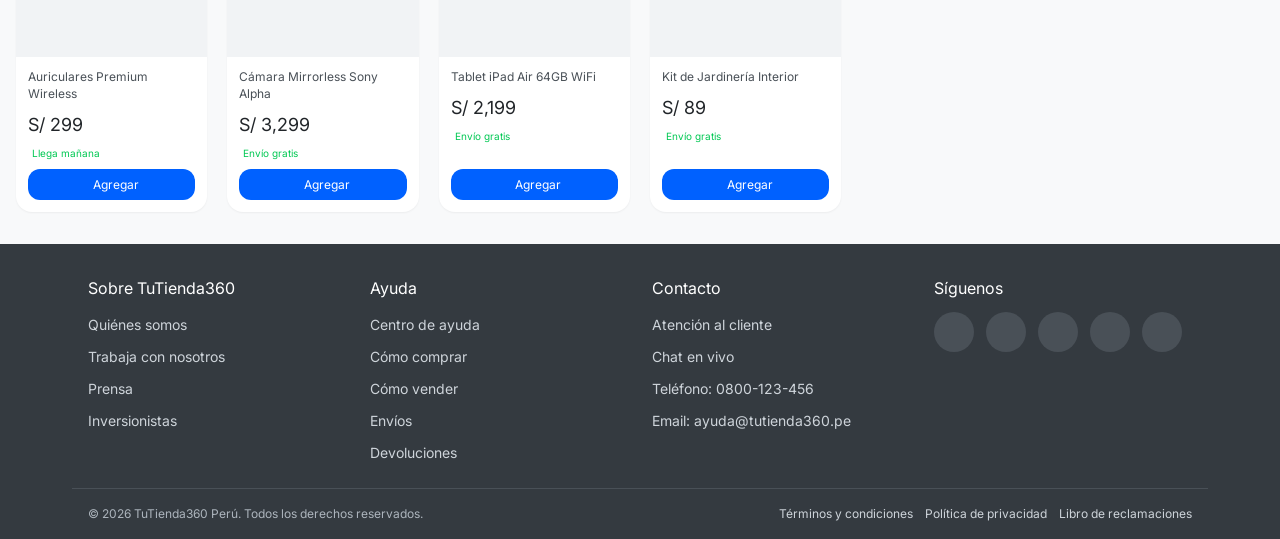
==== commit fd674db9: "feat: agregar modo oscuro, sistema de favoritos y mejoras de UI" ====
--- a/index.html
+++ b/index.html
@@ -28,12 +28,12 @@
                 <span></span>
                 <span></span>
             </button>
-            
+
             <!-- Logo -->
             <a href="index.html" class="logo">
                 <span class="logo-text">TuTienda<span class="logo-highlight">360</span></span>
             </a>
-            
+
             <!-- Buscador -->
             <div class="search-bar">
                 <form class="search-form" id="searchForm">
@@ -43,31 +43,41 @@
                     </button>
                 </form>
             </div>
-            
+
             <!-- Navegación -->
             <nav class="main-nav">
+                <!-- Toggle Modo Oscuro -->
+                <button class="nav-link theme-toggle" id="themeToggle" aria-label="Cambiar tema">
+                    <i class="ph ph-moon"></i>
+                    <span class="theme-label">Tema</span>
+                </button>
+                
                 <a href="login.html" class="nav-link" id="navAccount" aria-label="Mi cuenta">
                     <i class="ph ph-user"></i>
-                    <span>Cuenta</span>
-                </a>
-                <a href="#" class="nav-link" aria-label="Favoritos">
+                    <span class="nav-text">Cuenta</span>
+                </a>
+                
+                <a href="favoritos.html" class="nav-link" aria-label="Favoritos" id="navFavorites">
                     <i class="ph ph-heart"></i>
-                    <span>Favoritos</span>
-                </a>
+                    <span class="nav-text">Favoritos</span>
+                    <span class="favorites-count" id="favoritesCount">0</span>
+                </a>
+                
                 <a href="carrito.html" class="nav-link cart-link" aria-label="Carrito">
                     <i class="ph ph-shopping-cart"></i>
+                    <span class="nav-text">Carrito</span>
                     <span class="cart-count" id="cartCount">0</span>
                 </a>
             </nav>
         </div>
-        
+
         <!-- Navegación Secundaria -->
         <nav class="secondary-nav">
             <ul class="categories-list">
                 <li><a href="categorias.html?cat=ofertas" class="category-link"><i class="ph ph-tag"></i> Ofertas</a></li>
                 <li><a href="categorias.html?cat=tiendas" class="category-link"><i class="ph ph-storefront"></i> Tiendas</a></li>
                 <li><a href="categorias.html?cat=envios" class="category-link"><i class="ph ph-package"></i> Envíos</a></li>
-                <li><a href="categorias.html?cat=protegida" class="category-link"><i class="ph ph-shield-check"></i> Compra</a></li>
+                <li><a href="categorias.html?cat=protegida" class="category-link"><i class="ph ph-shield-check"></i> Compra Protegida</a></li>
             </ul>
         </nav>
     </header>
@@ -180,6 +190,9 @@
                     <div class="product-image">
                         <img src="https://images.unsplash.com/photo-1511707171634-5f897ff02aa9?w=400&h=400&fit=crop" alt="Smartphone Samsung" loading="lazy">
                         <span class="discount-badge">-25%</span>
+                        <button class="favorite-btn" onclick="toggleFavorite(event, {id: 'samsung-a54', name: 'Smartphone Samsung Galaxy A54 5G', price: 974, image: 'https://images.unsplash.com/photo-1511707171634-5f897ff02aa9?w=400&h=400&fit=crop'})" aria-label="Agregar a favoritos">
+                            <i class="ph ph-heart"></i>
+                        </button>
                     </div>
                     <div class="product-info">
                         <h3 class="product-title">Smartphone Samsung Galaxy A54 5G 128GB</h3>
@@ -203,6 +216,9 @@
                     <div class="product-image">
                         <img src="https://images.unsplash.com/photo-1496181133206-80ce9b88a853?w=400&h=400&fit=crop" alt="Laptop HP" loading="lazy">
                         <span class="discount-badge">-15%</span>
+                        <button class="favorite-btn" onclick="toggleFavorite(event, {id: 'hp-pavilion', name: 'Laptop HP Pavilion 15.6"', price: 2124, image: 'https://images.unsplash.com/photo-1496181133206-80ce9b88a853?w=400&h=400&fit=crop'})" aria-label="Agregar a favoritos">
+                            <i class="ph ph-heart"></i>
+                        </button>
                     </div>
                     <div class="product-info">
                         <h3 class="product-title">Laptop HP Pavilion 15.6" Intel Core i5</h3>
@@ -226,6 +242,9 @@
                     <div class="product-image">
                         <img src="https://images.unsplash.com/photo-1593359677879-a4bb92f829d1?w=400&h=400&fit=crop" alt="Auriculares Sony" loading="lazy">
                         <span class="discount-badge">-40%</span>
+                        <button class="favorite-btn" onclick="toggleFavorite(event, {id: 'sony-xm5', name: 'Auriculares Sony WH-1000XM5', price: 959, image: 'https://images.unsplash.com/photo-1593359677879-a4bb92f829d1?w=400&h=400&fit=crop'})" aria-label="Agregar a favoritos">
+                            <i class="ph ph-heart"></i>
+                        </button>
                     </div>
                     <div class="product-info">
                         <h3 class="product-title">Auriculares Sony WH-1000XM5</h3>
@@ -249,6 +268,9 @@
                     <div class="product-image">
                         <img src="https://images.unsplash.com/photo-1546868871-7041f2a55e12?w=400&h=400&fit=crop" alt="Apple Watch" loading="lazy">
                         <span class="discount-badge">-30%</span>
+                        <button class="favorite-btn" onclick="toggleFavorite(event, {id: 'apple-watch', name: 'Apple Watch SE 44mm', price: 839, image: 'https://images.unsplash.com/photo-1546868871-7041f2a55e12?w=400&h=400&fit=crop'})" aria-label="Agregar a favoritos">
+                            <i class="ph ph-heart"></i>
+                        </button>
                     </div>
                     <div class="product-info">
                         <h3 class="product-title">Apple Watch SE 44mm GPS</h3>
@@ -272,6 +294,9 @@
                     <div class="product-image">
                         <img src="https://images.unsplash.com/photo-1593784991095-a20506948430?w=400&h=400&fit=crop" alt="Smart TV LG" loading="lazy">
                         <span class="discount-badge">-20%</span>
+                        <button class="favorite-btn" onclick="toggleFavorite(event, {id: 'lg-tv', name: 'Smart TV LG 55" 4K', price: 1519, image: 'https://images.unsplash.com/photo-1593784991095-a20506948430?w=400&h=400&fit=crop'})" aria-label="Agregar a favoritos">
+                            <i class="ph ph-heart"></i>
+                        </button>
                     </div>
                     <div class="product-info">
                         <h3 class="product-title">Smart TV LG 55" 4K UHD</h3>
@@ -295,6 +320,9 @@
                     <div class="product-image">
                         <img src="https://images.unsplash.com/photo-1524592094714-0f0654e20314?w=400&h=400&fit=crop" alt="Reloj Casio" loading="lazy">
                         <span class="discount-badge">-35%</span>
+                        <button class="favorite-btn" onclick="toggleFavorite(event, {id: 'casio-gshock', name: 'Casio G-Shock Digital', price: 259, image: 'https://images.unsplash.com/photo-1524592094714-0f0654e20314?w=400&h=400&fit=crop'})" aria-label="Agregar a favoritos">
+                            <i class="ph ph-heart"></i>
+                        </button>
                     </div>
                     <div class="product-info">
                         <h3 class="product-title">Casio G-Shock Digital Negro</h3>
@@ -352,6 +380,9 @@
                 <article class="product-card">
                     <div class="product-image">
                         <img src="https://images.unsplash.com/photo-1505740420928-5e560c06d30e?w=400&h=400&fit=crop" alt="Auriculares Premium" loading="lazy">
+                        <button class="favorite-btn" onclick="toggleFavorite(event, {id: 'auriculares', name: 'Auriculares Premium', price: 299, image: 'https://images.unsplash.com/photo-1505740420928-5e560c06d30e?w=400&h=400&fit=crop'})" aria-label="Agregar a favoritos">
+                            <i class="ph ph-heart"></i>
+                        </button>
                     </div>
                     <div class="product-info">
                         <h3 class="product-title">Auriculares Premium Wireless</h3>
@@ -373,6 +404,9 @@
                 <article class="product-card">
                     <div class="product-image">
                         <img src="https://images.unsplash.com/photo-1516035069371-29a1b244cc32?w=400&h=400&fit=crop" alt="Cámara Sony" loading="lazy">
+                        <button class="favorite-btn" onclick="toggleFavorite(event, {id: 'sony-alpha', name: 'Cámara Sony Alpha', price: 3299, image: 'https://images.unsplash.com/photo-1516035069371-29a1b244cc32?w=400&h=400&fit=crop'})" aria-label="Agregar a favoritos">
+                            <i class="ph ph-heart"></i>
+                        </button>
                     </div>
                     <div class="product-info">
                         <h3 class="product-title">Cámara Mirrorless Sony Alpha</h3>
@@ -394,6 +428,9 @@
                 <article class="product-card">
                     <div class="product-image">
                         <img src="https://images.unsplash.com/photo-1544244015-0df4b3ffc6b0?w=400&h=400&fit=crop" alt="iPad Air" loading="lazy">
+                        <button class="favorite-btn" onclick="toggleFavorite(event, {id: 'ipad-air', name: 'iPad Air 64GB', price: 2199, image: 'https://images.unsplash.com/photo-1544244015-0df4b3ffc6b0?w=400&h=400&fit=crop'})" aria-label="Agregar a favoritos">
+                            <i class="ph ph-heart"></i>
+                        </button>
                     </div>
                     <div class="product-info">
                         <h3 class="product-title">Tablet iPad Air 64GB WiFi</h3>
@@ -415,6 +452,9 @@
                 <article class="product-card">
                     <div class="product-image">
                         <img src="https://images.unsplash.com/photo-1581235720704-06d3acfcb36f?w=400&h=400&fit=crop" alt="Jardinería" loading="lazy">
+                        <button class="favorite-btn" onclick="toggleFavorite(event, {id: 'jardineria', name: 'Kit Jardinería', price: 89, image: 'https://images.unsplash.com/photo-1581235720704-06d3acfcb36f?w=400&h=400&fit=crop'})" aria-label="Agregar a favoritos">
+                            <i class="ph ph-heart"></i>
+                        </button>
                     </div>
                     <div class="product-info">
                         <h3 class="product-title">Kit de Jardinería Interior</h3>
@@ -492,6 +532,8 @@
     </footer>
 
     <!-- Scripts -->
+    <script src="scripts/theme.js"></script>
+    <script src="scripts/favoritos.js"></script>
     <script src="scripts/utils.js"></script>
     <script src="scripts/main.js"></script>
 </body>
--- a/styles/main.css
+++ b/styles/main.css
@@ -1,9 +1,10 @@
 /* ========================================
    TuTienda360 - Sistema de Diseño
    Mobile First - Responsive - Optimizado
-   ======================================== */
-
-/* --- Variables CSS --- */
+   Con Modo Oscuro/Claro
+   ======================================== */
+
+/* --- Variables CSS - Modo Claro (default) --- */
 :root {
     /* Colores */
     --color-primary: #0061FF;
@@ -25,7 +26,24 @@
     --color-success: #00C853;
     --color-error: #D32F2F;
     --color-warning: #FFA000;
-    
+
+    /* Fondos y superficies */
+    --bg-primary: #FFFFFF;
+    --bg-secondary: #F8F9FA;
+    --bg-tertiary: #F1F3F5;
+    --surface: #FFFFFF;
+    --surface-elevated: #FFFFFF;
+
+    /* Texto */
+    --text-primary: #212529;
+    --text-secondary: #343A40;
+    --text-tertiary: #6C757D;
+    --text-muted: #ADB5BD;
+
+    /* Bordes */
+    --border-color: #E9ECEF;
+    --border-color-light: #F1F3F5;
+
     /* Tipografía */
     --font-family: 'Inter', -apple-system, BlinkMacSystemFont, 'Segoe UI', Roboto, sans-serif;
     --font-size-xs: 0.75rem;
@@ -36,7 +54,7 @@
     --font-size-2xl: 1.5rem;
     --font-size-3xl: 1.875rem;
     --font-size-4xl: 2.25rem;
-    
+
     /* Espaciado */
     --spacing-1: 0.25rem;
     --spacing-2: 0.5rem;
@@ -47,7 +65,8 @@
     --spacing-8: 2rem;
     --spacing-10: 2.5rem;
     --spacing-12: 3rem;
-    
+    --spacing-16: 4rem;
+
     /* Bordes */
     --border-radius-sm: 0.25rem;
     --border-radius-md: 0.5rem;
@@ -55,20 +74,62 @@
     --border-radius-xl: 1rem;
     --border-radius-2xl: 1.5rem;
     --border-radius-full: 9999px;
-    
+
     /* Sombras */
     --shadow-sm: 0 1px 2px 0 rgba(0, 0, 0, 0.05);
     --shadow-md: 0 4px 6px -1px rgba(0, 0, 0, 0.1);
     --shadow-lg: 0 10px 15px -3px rgba(0, 0, 0, 0.1);
-    
+    --shadow-xl: 0 20px 25px -5px rgba(0, 0, 0, 0.1);
+    --shadow-glow: 0 0 40px rgba(0, 97, 255, 0.15);
+
     /* Transiciones */
     --transition-fast: 150ms ease;
     --transition-normal: 250ms ease;
-    
+    --transition-slow: 350ms ease;
+
     /* Layout */
     --container-max-width: 1200px;
     --header-height-mobile: 56px;
     --header-height-desktop: 72px;
+}
+
+/* --- Variables CSS - Modo Oscuro --- */
+[data-theme="dark"] {
+    --color-white: #1A1A1A;
+    --color-gray-50: #242424;
+    --color-gray-100: #2A2A2A;
+    --color-gray-200: #333333;
+    --color-gray-300: #404040;
+    --color-gray-400: #525252;
+    --color-gray-500: #737373;
+    --color-gray-600: #A3A3A3;
+    --color-gray-700: #D4D4D4;
+    --color-gray-800: #E5E5E5;
+    --color-gray-900: #FAFAFA;
+
+    /* Fondos y superficies */
+    --bg-primary: #0F0F0F;
+    --bg-secondary: #1A1A1A;
+    --bg-tertiary: #242424;
+    --surface: #1A1A1A;
+    --surface-elevated: #242424;
+
+    /* Texto */
+    --text-primary: #FAFAFA;
+    --text-secondary: #E5E5E5;
+    --text-tertiary: #D4D4D4;
+    --text-muted: #737373;
+
+    /* Bordes */
+    --border-color: #333333;
+    --border-color-light: #2A2A2A;
+
+    /* Sombras */
+    --shadow-sm: 0 1px 2px 0 rgba(0, 0, 0, 0.3);
+    --shadow-md: 0 4px 6px -1px rgba(0, 0, 0, 0.4);
+    --shadow-lg: 0 10px 15px -3px rgba(0, 0, 0, 0.5);
+    --shadow-xl: 0 20px 25px -5px rgba(0, 0, 0, 0.6);
+    --shadow-glow: 0 0 40px rgba(0, 97, 255, 0.25);
 }
 
 /* --- Reset --- */
@@ -88,10 +149,12 @@
     font-family: var(--font-family);
     font-size: var(--font-size-base);
     line-height: 1.5;
-    color: var(--color-gray-800);
-    background-color: var(--color-gray-50);
+    color: var(--text-primary);
+    background-color: var(--bg-secondary);
     -webkit-font-smoothing: antialiased;
+    -moz-osx-font-smoothing: grayscale;
     overflow-x: hidden;
+    transition: background-color var(--transition-normal), color var(--transition-normal);
 }
 
 img {
@@ -137,11 +200,12 @@
    HEADER - MOBILE FIRST
    ======================================== */
 .header {
-    background: var(--color-white);
+    background: var(--surface);
     box-shadow: var(--shadow-md);
     position: sticky;
     top: 0;
     z-index: 1000;
+    transition: background-color var(--transition-normal), box-shadow var(--transition-normal);
 }
 
 .header-top {
@@ -159,9 +223,10 @@
 
 .logo-text {
     font-size: var(--font-size-lg);
-    font-weight: var(--font-weight-bold);
-    color: var(--color-gray-800);
+    font-weight: 700;
+    color: var(--text-primary);
     white-space: nowrap;
+    transition: color var(--transition-normal);
 }
 
 .logo-highlight {
@@ -182,7 +247,7 @@
 .mobile-menu-btn span {
     width: 22px;
     height: 2px;
-    background: var(--color-gray-800);
+    background: var(--text-primary);
     border-radius: 2px;
     transition: all var(--transition-fast);
 }
@@ -196,11 +261,12 @@
 
 .search-form {
     display: flex;
-    background: var(--color-gray-100);
+    background: var(--bg-tertiary);
     border-radius: var(--border-radius-lg);
     overflow: hidden;
     height: 40px;
     width: 100%;
+    transition: background-color var(--transition-normal);
 }
 
 .search-form:focus-within {
@@ -215,10 +281,11 @@
     font-size: var(--font-size-sm);
     outline: none;
     width: 100%;
+    color: var(--text-primary);
 }
 
 .search-input::placeholder {
-    color: var(--color-gray-500);
+    color: var(--text-muted);
 }
 
 .search-button {
@@ -229,6 +296,11 @@
     align-items: center;
     justify-content: center;
     min-width: 44px;
+    transition: background-color var(--transition-fast);
+}
+
+.search-button:hover {
+    background: var(--color-primary-dark);
 }
 
 .search-button i {
@@ -249,23 +321,41 @@
     width: 44px;
     height: 44px;
     border-radius: var(--border-radius-md);
-    color: var(--color-gray-600);
+    color: var(--text-tertiary);
     transition: all var(--transition-fast);
+    position: relative;
 }
 
 .nav-link:hover {
     color: var(--color-primary);
-    background: var(--color-gray-100);
+    background: var(--bg-tertiary);
 }
 
 .nav-link i {
     font-size: var(--font-size-xl);
 }
 
-.nav-link span {
+.nav-link span,
+.nav-text {
     display: none;
 }
 
+/* Theme Toggle */
+.theme-toggle {
+    background: transparent;
+    border: none;
+    cursor: pointer;
+}
+
+.theme-toggle i {
+    transition: transform var(--transition-normal);
+}
+
+.theme-toggle.active i {
+    transform: rotate(180deg);
+}
+
+/* Cart Link */
 .cart-link {
     position: relative;
 }
@@ -277,13 +367,46 @@
     background: var(--color-accent);
     color: var(--color-gray-900);
     font-size: 10px;
-    font-weight: var(--font-weight-bold);
+    font-weight: 700;
     min-width: 18px;
     height: 18px;
     border-radius: var(--border-radius-full);
     display: flex;
     align-items: center;
     justify-content: center;
+    transition: transform var(--transition-fast);
+}
+
+/* Favorites Link */
+#navFavorites {
+    position: relative;
+}
+
+.favorites-count {
+    position: absolute;
+    top: 0;
+    right: 0;
+    background: var(--color-error);
+    color: var(--color-white);
+    font-size: 10px;
+    font-weight: 700;
+    min-width: 18px;
+    height: 18px;
+    border-radius: var(--border-radius-full);
+    display: flex;
+    align-items: center;
+    justify-content: center;
+    transition: transform var(--transition-fast);
+}
+
+.favorites-count.active {
+    animation: pulse 0.3s ease;
+}
+
+@keyframes pulse {
+    0% { transform: scale(1); }
+    50% { transform: scale(1.3); }
+    100% { transform: scale(1); }
 }
 
 /* Navegación Secundaria */
@@ -510,13 +633,68 @@
     position: relative;
     aspect-ratio: 1;
     overflow: hidden;
-    background: var(--color-gray-100);
+    background: var(--bg-tertiary);
 }
 
 .product-image img {
     width: 100%;
     height: 100%;
     object-fit: cover;
+    transition: transform var(--transition-slow);
+}
+
+.product-card:hover .product-image img {
+    transform: scale(1.08);
+}
+
+/* Botón de Favoritos */
+.favorite-btn {
+    position: absolute;
+    top: var(--spacing-2);
+    right: var(--spacing-2);
+    width: 36px;
+    height: 36px;
+    display: flex;
+    align-items: center;
+    justify-content: center;
+    background: var(--surface);
+    border: none;
+    border-radius: var(--border-radius-full);
+    color: var(--text-tertiary);
+    cursor: pointer;
+    opacity: 0;
+    transform: translateY(-10px);
+    transition: all var(--transition-fast);
+    box-shadow: var(--shadow-md);
+    z-index: 10;
+}
+
+.product-card:hover .favorite-btn {
+    opacity: 1;
+    transform: translateY(0);
+}
+
+.favorite-btn:hover {
+    background: var(--color-error);
+    color: var(--color-white);
+    transform: translateY(0) scale(1.1);
+}
+
+.favorite-btn.active {
+    background: var(--color-error);
+    color: var(--color-white);
+}
+
+.favorite-btn i {
+    font-size: var(--font-size-lg);
+}
+
+/* Mostrar siempre en mobile */
+@media (max-width: 768px) {
+    .favorite-btn {
+        opacity: 1;
+        transform: translateY(0);
+    }
 }
 
 .discount-badge {
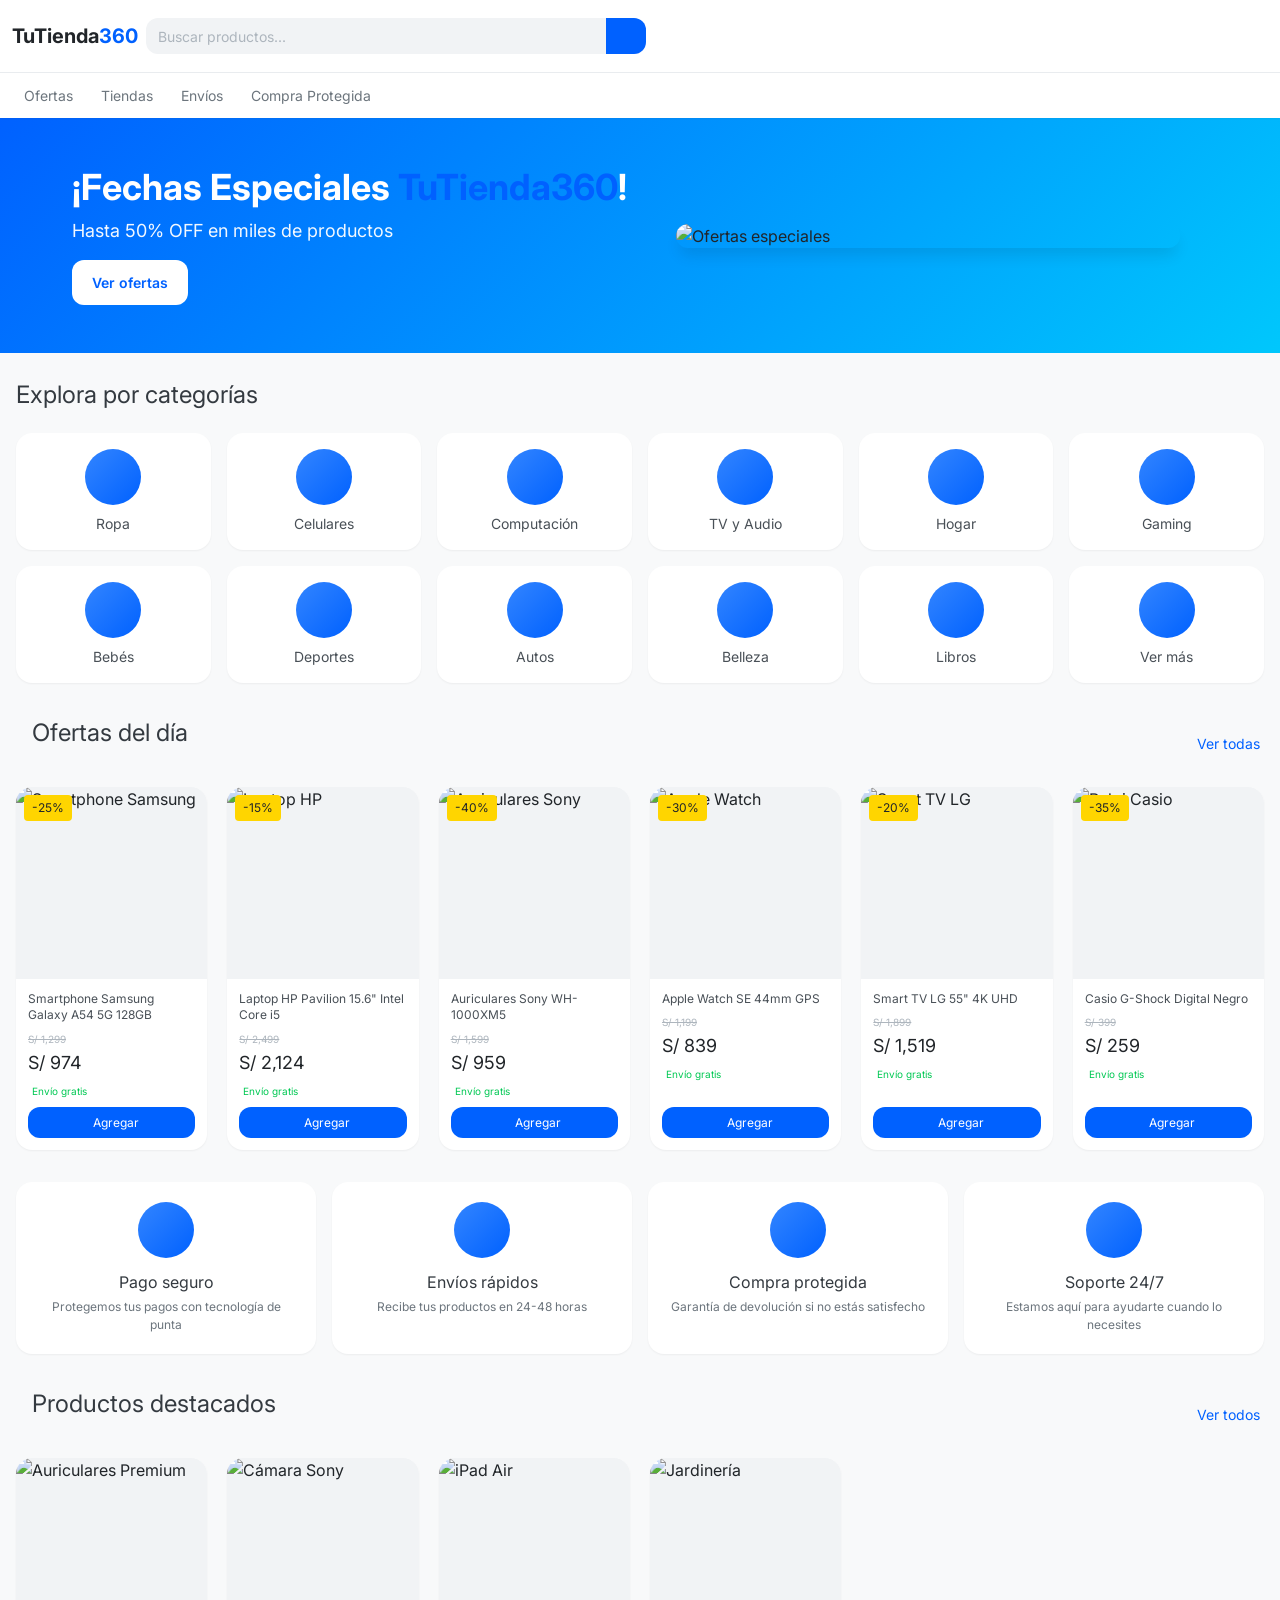
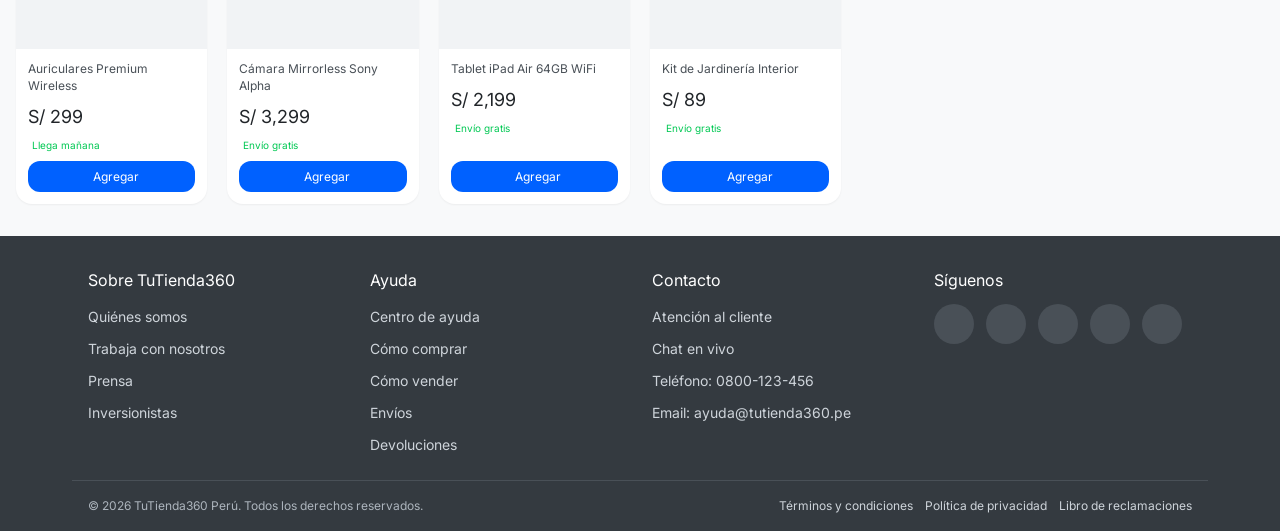
==== commit 9a66cc90: "feat: mejoras completas mobile first, PWA, perfil y producto" ====
--- a/index.html
+++ b/index.html
@@ -7,14 +7,22 @@
     <meta name="description" content="Encuentra miles de productos a los mejores precios. Envíos rápidos y seguros a todo el país.">
     <meta name="theme-color" content="#0061FF">
     
+    <!-- PWA -->
+    <link rel="manifest" href="manifest.json">
+    <meta name="mobile-web-app-capable" content="yes">
+    <meta name="apple-mobile-web-app-capable" content="yes">
+    <meta name="apple-mobile-web-app-status-bar-style" content="default">
+    <meta name="apple-mobile-web-app-title" content="TuTienda360">
+    <link rel="apple-touch-icon" href="images/icon-192.png">
+
     <!-- Google Fonts -->
     <link rel="preconnect" href="https://fonts.googleapis.com">
     <link rel="preconnect" href="https://fonts.gstatic.com" crossorigin>
     <link href="https://fonts.googleapis.com/css2?family=Inter:wght@300;400;500;600;700&display=swap" rel="stylesheet">
-    
+
     <!-- Iconos -->
     <script src="https://unpkg.com/@phosphor-icons/web"></script>
-    
+
     <!-- Estilos -->
     <link rel="stylesheet" href="styles/main.css">
 </head>
@@ -37,7 +45,7 @@
             <!-- Buscador -->
             <div class="search-bar">
                 <form class="search-form" id="searchForm">
-                    <input type="text" class="search-input" placeholder="Buscar productos, marcas y más..." id="searchInput">
+                    <input type="text" class="search-input" placeholder="Buscar productos..." id="searchInput">
                     <button type="submit" class="search-button" aria-label="Buscar">
                         <i class="ph ph-magnifying-glass"></i>
                     </button>
@@ -49,23 +57,19 @@
                 <!-- Toggle Modo Oscuro -->
                 <button class="nav-link theme-toggle" id="themeToggle" aria-label="Cambiar tema">
                     <i class="ph ph-moon"></i>
-                    <span class="theme-label">Tema</span>
                 </button>
                 
                 <a href="login.html" class="nav-link" id="navAccount" aria-label="Mi cuenta">
                     <i class="ph ph-user"></i>
-                    <span class="nav-text">Cuenta</span>
                 </a>
                 
                 <a href="favoritos.html" class="nav-link" aria-label="Favoritos" id="navFavorites">
                     <i class="ph ph-heart"></i>
-                    <span class="nav-text">Favoritos</span>
                     <span class="favorites-count" id="favoritesCount">0</span>
                 </a>
                 
                 <a href="carrito.html" class="nav-link cart-link" aria-label="Carrito">
                     <i class="ph ph-shopping-cart"></i>
-                    <span class="nav-text">Carrito</span>
                     <span class="cart-count" id="cartCount">0</span>
                 </a>
             </nav>
@@ -536,5 +540,17 @@
     <script src="scripts/favoritos.js"></script>
     <script src="scripts/utils.js"></script>
     <script src="scripts/main.js"></script>
+    
+    <!-- PWA Service Worker -->
+    <script>
+        // Registrar Service Worker
+        if ('serviceWorker' in navigator) {
+            window.addEventListener('load', () => {
+                navigator.serviceWorker.register('/sw.js')
+                    .then(reg => console.log('Service Worker registrado', reg))
+                    .catch(err => console.log('Error al registrar SW:', err));
+            });
+        }
+    </script>
 </body>
 </html>
--- a/styles/main.css
+++ b/styles/main.css
@@ -190,6 +190,17 @@
     max-width: var(--container-max-width);
     margin: 0 auto;
     padding: 0 var(--spacing-4);
+    overflow-x: hidden;
+}
+
+/* Prevenir overflow horizontal */
+* {
+    max-width: 100%;
+}
+
+.main-content {
+    overflow-x: hidden;
+    width: 100%;
 }
 
 .highlight {
@@ -212,8 +223,8 @@
     height: var(--header-height-mobile);
     display: flex;
     align-items: center;
-    gap: var(--spacing-3);
-    padding: 0 var(--spacing-4);
+    gap: var(--spacing-2);
+    padding: 0 var(--spacing-3);
 }
 
 /* Logo */
@@ -222,7 +233,7 @@
 }
 
 .logo-text {
-    font-size: var(--font-size-lg);
+    font-size: var(--font-size-base);
     font-weight: 700;
     color: var(--text-primary);
     white-space: nowrap;
@@ -242,10 +253,11 @@
     background: transparent;
     border: none;
     cursor: pointer;
+    flex-shrink: 0;
 }
 
 .mobile-menu-btn span {
-    width: 22px;
+    width: 20px;
     height: 2px;
     background: var(--text-primary);
     border-radius: 2px;
@@ -257,6 +269,7 @@
     flex: 1;
     display: flex;
     align-items: center;
+    min-width: 0;
 }
 
 .search-form {
@@ -264,7 +277,7 @@
     background: var(--bg-tertiary);
     border-radius: var(--border-radius-lg);
     overflow: hidden;
-    height: 40px;
+    height: 36px;
     width: 100%;
     transition: background-color var(--transition-normal);
 }
@@ -295,7 +308,7 @@
     display: flex;
     align-items: center;
     justify-content: center;
-    min-width: 44px;
+    min-width: 40px;
     transition: background-color var(--transition-fast);
 }
 
@@ -311,19 +324,21 @@
 .main-nav {
     display: flex;
     align-items: center;
-    gap: var(--spacing-1);
+    gap: 2px;
+    flex-shrink: 0;
 }
 
 .nav-link {
     display: flex;
     align-items: center;
     justify-content: center;
-    width: 44px;
-    height: 44px;
+    width: 36px;
+    height: 36px;
     border-radius: var(--border-radius-md);
     color: var(--text-tertiary);
     transition: all var(--transition-fast);
     position: relative;
+    flex-shrink: 0;
 }
 
 .nav-link:hover {
@@ -332,12 +347,7 @@
 }
 
 .nav-link i {
-    font-size: var(--font-size-xl);
-}
-
-.nav-link span,
-.nav-text {
-    display: none;
+    font-size: 20px;
 }
 
 /* Theme Toggle */
@@ -362,14 +372,14 @@
 
 .cart-count {
     position: absolute;
-    top: 0;
-    right: 0;
+    top: -2px;
+    right: -2px;
     background: var(--color-accent);
     color: var(--color-gray-900);
-    font-size: 10px;
+    font-size: 9px;
     font-weight: 700;
-    min-width: 18px;
-    height: 18px;
+    min-width: 16px;
+    height: 16px;
     border-radius: var(--border-radius-full);
     display: flex;
     align-items: center;
@@ -384,16 +394,16 @@
 
 .favorites-count {
     position: absolute;
-    top: 0;
-    right: 0;
+    top: -2px;
+    right: -2px;
     background: var(--color-error);
     color: var(--color-white);
-    font-size: 10px;
+    font-size: 9px;
     font-weight: 700;
-    min-width: 18px;
-    height: 18px;
+    min-width: 16px;
+    height: 16px;
     border-radius: var(--border-radius-full);
-    display: flex;
+    display: none;
     align-items: center;
     justify-content: center;
     transition: transform var(--transition-fast);
@@ -452,14 +462,15 @@
    ======================================== */
 .hero-banner {
     background: linear-gradient(135deg, var(--color-primary) 0%, var(--color-secondary) 100%);
-    padding: var(--spacing-8) 0;
+    padding: var(--spacing-6) 0;
     margin-bottom: var(--spacing-6);
+    overflow: hidden;
 }
 
 .hero-content {
     display: flex;
     flex-direction: column;
-    gap: var(--spacing-6);
+    gap: var(--spacing-4);
     align-items: center;
 }
 
@@ -470,18 +481,18 @@
 }
 
 .hero-title {
-    font-size: var(--font-size-2xl);
-    font-weight: var(--font-weight-bold);
+    font-size: var(--font-size-xl);
+    font-weight: 700;
     color: var(--color-white);
     line-height: 1.2;
-    margin-bottom: var(--spacing-3);
+    margin-bottom: var(--spacing-2);
     word-wrap: break-word;
 }
 
 .hero-subtitle {
-    font-size: var(--font-size-base);
+    font-size: var(--font-size-sm);
     color: rgba(255, 255, 255, 0.95);
-    margin-bottom: var(--spacing-5);
+    margin-bottom: var(--spacing-4);
 }
 
 .btn {
@@ -489,10 +500,10 @@
     align-items: center;
     justify-content: center;
     gap: var(--spacing-2);
-    padding: var(--spacing-3) var(--spacing-6);
+    padding: var(--spacing-3) var(--spacing-5);
     border-radius: var(--border-radius-lg);
     font-size: var(--font-size-sm);
-    font-weight: var(--font-weight-semibold);
+    font-weight: 600;
     transition: all var(--transition-fast);
     cursor: pointer;
 }
